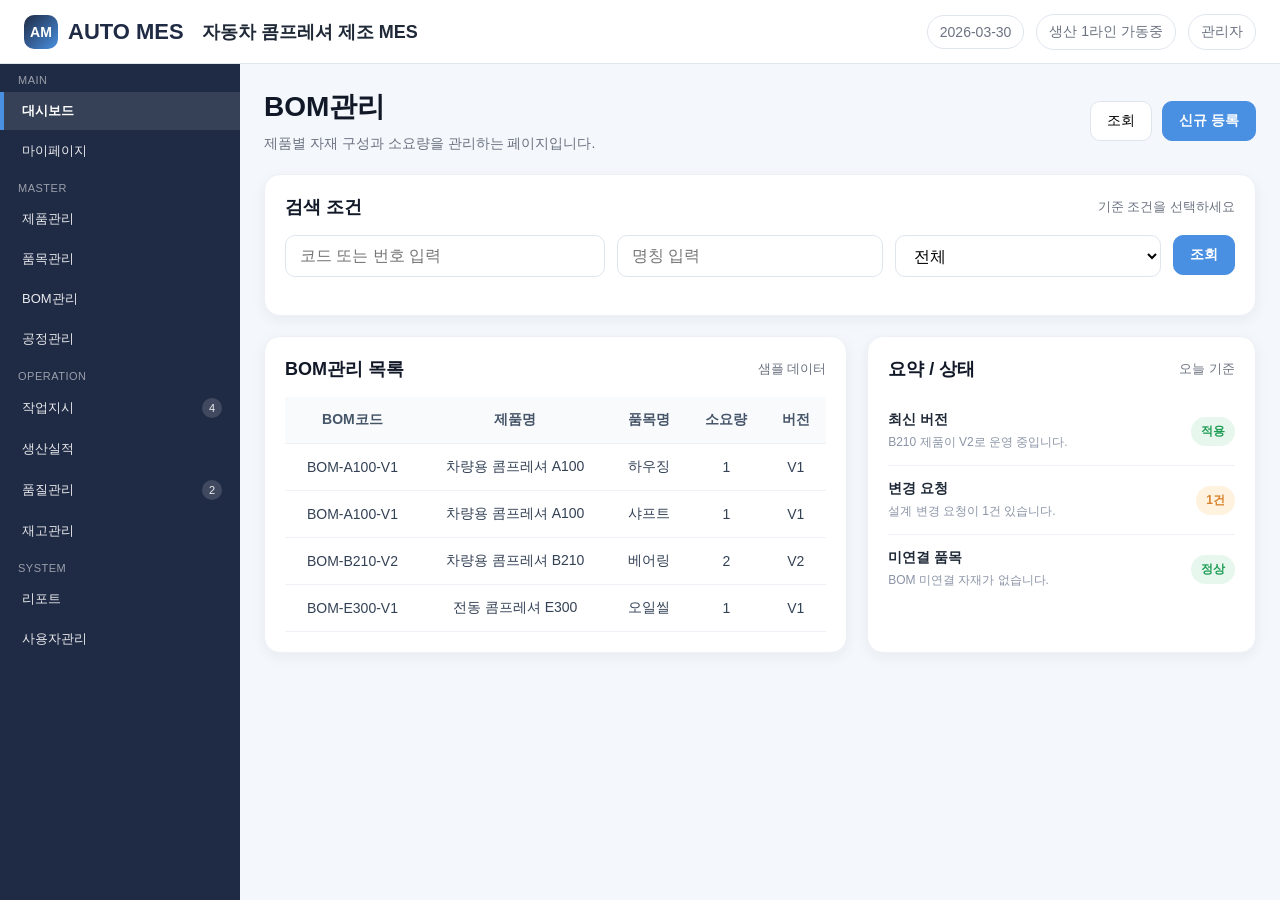
==== workspace_html/html/bom.html @ d5f78509 "기본 html" ====
<!DOCTYPE html>
<html lang="ko">

<head>
    <meta charset="UTF-8" />
    <meta name="viewport" content="width=device-width, initial-scale=1.0" />
    <title>AUTO MES | BOM관리</title>
    <script src="../js/common.js" defer></script>
    <link rel="stylesheet" href="../css/common.css" />
    <link rel="stylesheet" href="../css/page.css" />
</head>

<body>
    <header class="header">
        <div class="header-left"><a href="./index.html" class="logo"><span class="logo-mark">AM</span><span>AUTO
                    MES</span></a>
            <div class="header-title">자동차 콤프레셔 제조 MES</div>
        </div>
        <div class="header-right">
            <div class="header-chip">2026-03-30</div>
            <div class="header-chip">생산 1라인 가동중</div>
            <div class="header-chip">관리자</div>
        </div>
        <button type="button" class="menu-toggle" id="menuToggle">☰</button>
    </header>
    <div class="layout">
        <aside class="snb" id="snb">
            <div class="snb-section">
                <div class="snb-title">MAIN</div>
                <ul class="snb-menu">
                    <li class="active"><a href="./index.html">대시보드</a></li>
                    <li><a href="./mypage.html">마이페이지</a></li>
                </ul>
            </div>

            <div class="snb-section">
                <div class="snb-title">MASTER</div>
                <ul class="snb-menu">
                    <li><a href="./product.html">제품관리</a></li>
                    <li><a href="./item.html">품목관리</a></li>
                    <li><a href="./bom.html">BOM관리</a></li>
                    <li><a href="./process.html">공정관리</a></li>
                </ul>
            </div>

            <div class="snb-section">
                <div class="snb-title">OPERATION</div>
                <ul class="snb-menu">
                    <li><a href="./workorder.html">작업지시 <span class="menu-badge">4</span></a></li>
                    <li><a href="./production.html">생산실적</a></li>
                    <li><a href="./quality.html">품질관리 <span class="menu-badge">2</span></a></li>
                    <li><a href="./stock.html">재고관리</a></li>
                </ul>
            </div>

            <div class="snb-section">
                <div class="snb-title">SYSTEM</div>
                <ul class="snb-menu">
                    <li><a href="./report.html">리포트</a></li>
                    <li><a href="./user.html">사용자관리</a></li>
                </ul>
            </div>
        </aside>

        <div class="snb-overlay" id="snbOverlay"></div>
        <main class="content">
            <div class="page-head">
                <div class="page-head-left">
                    <h1>BOM관리</h1>
                    <p>제품별 자재 구성과 소요량을 관리하는 페이지입니다.</p>
                </div>
                <div class="page-actions"><button class="btn" type="button">조회</button><button class="btn primary"
                        type="button">신규 등록</button></div>
            </div>
            <section class="card" style="margin-bottom:20px">
                <div class="section-title">
                    <h2>검색 조건</h2><span>기준 조건을 선택하세요</span>
                </div>
                <div class="search-row"><input class="input" type="text" placeholder="코드 또는 번호 입력" /><input
                        class="input" type="text" placeholder="명칭 입력" /><select class="select">
                        <option>전체</option>
                        <option>사용</option>
                        <option>미사용</option>
                    </select><button class="btn primary" type="button">조회</button></div>
            </section>
            <section class="panel-grid">
                <div class="card">
                    <div class="section-title">
                        <h2>BOM관리 목록</h2><span>샘플 데이터</span>
                    </div>
                    <div class="table-wrap">
                        <table>
                            <thead>
                                <tr>
                                    <th>BOM코드</th>
                                    <th>제품명</th>
                                    <th>품목명</th>
                                    <th>소요량</th>
                                    <th>버전</th>
                                </tr>
                            </thead>
                            <tbody>
                                <tr>
                                    <td>BOM-A100-V1</td>
                                    <td>차량용 콤프레셔 A100</td>
                                    <td>하우징</td>
                                    <td>1</td>
                                    <td>V1</td>
                                </tr>
                                <tr>
                                    <td>BOM-A100-V1</td>
                                    <td>차량용 콤프레셔 A100</td>
                                    <td>샤프트</td>
                                    <td>1</td>
                                    <td>V1</td>
                                </tr>
                                <tr>
                                    <td>BOM-B210-V2</td>
                                    <td>차량용 콤프레셔 B210</td>
                                    <td>베어링</td>
                                    <td>2</td>
                                    <td>V2</td>
                                </tr>
                                <tr>
                                    <td>BOM-E300-V1</td>
                                    <td>전동 콤프레셔 E300</td>
                                    <td>오일씰</td>
                                    <td>1</td>
                                    <td>V1</td>
                                </tr>
                            </tbody>
                        </table>
                    </div>
                </div>
                <div class="card">
                    <div class="section-title">
                        <h2>요약 / 상태</h2><span>오늘 기준</span>
                    </div>
                    <ul class="summary-list">
                        <li>
                            <div><strong>최신 버전</strong>
                                <p>B210 제품이 V2로 운영 중입니다.</p>
                            </div><span class="badge ok">적용</span>
                        </li>
                        <li>
                            <div><strong>변경 요청</strong>
                                <p>설계 변경 요청이 1건 있습니다.</p>
                            </div><span class="badge warn">1건</span>
                        </li>
                        <li>
                            <div><strong>미연결 품목</strong>
                                <p>BOM 미연결 자재가 없습니다.</p>
                            </div><span class="badge ok">정상</span>
                        </li>
                    </ul>
                </div>
            </section>
        </main>
    </div>
</body>

</html>
---- workspace_html/css/common.css ----
* {
  margin: 0;
  padding: 0;
  box-sizing: border-box;
}

:root {
  --header-h: 64px;
  --snb-w: 240px;
  --primary: #1f2a44;
  --primary-2: #2d3b5f;
  --point: #4a90e2;
  --bg: #f4f7fb;
  --card: #ffffff;
  --line: #dfe5ee;
  --text: #1f2937;
  --sub: #6b7280;
  --green: #1f9d55;
  --orange: #d9822b;
  --red: #d64545;
  --shadow: 0 4px 14px rgba(31, 42, 68, 0.06);
  --radius: 16px;
}

html,
body {
  height: 100%;
}

body {
  font-family: "Malgun Gothic", "맑은 고딕", sans-serif;
  background: var(--bg);
  color: var(--text);
  overflow: hidden;
}

a {
  text-decoration: none;
  color: inherit;
}

ul,
li {
  list-style: none;
}

button,
input,
select,
textarea {
  font: inherit;
}

button {
  cursor: pointer;
  border: 0;
  background: none;
}

table {
  width: 100%;
  border-collapse: collapse;
}

th,
td {
  padding: 14px 12px;
  border-bottom: 1px solid #eef2f7;
  text-align: center;
  font-size: 14px;
  white-space: nowrap;
}

th {
  background: #f8fafc;
  color: #475569;
  font-weight: 700;
}

td {
  color: #334155;
}

/* ===== Header ===== */
.header {
  position: fixed;
  top: 0;
  left: 0;
  right: 0;
  height: var(--header-h);
  background: #fff;
  border-bottom: 1px solid var(--line);
  display: flex;
  align-items: center;
  justify-content: space-between;
  padding: 0 24px;
  z-index: 1000;
}

.header-left {
  display: flex;
  align-items: center;
  gap: 18px;
  min-width: 0;
}

.logo {
  display: flex;
  align-items: center;
  gap: 10px;
  font-size: 22px;
  font-weight: 700;
  color: var(--primary);
  white-space: nowrap;
  flex-shrink: 0;
}

.logo-mark {
  width: 34px;
  height: 34px;
  border-radius: 10px;
  background: linear-gradient(135deg, var(--primary), var(--point));
  display: flex;
  align-items: center;
  justify-content: center;
  color: #fff;
  font-size: 14px;
  font-weight: 700;
}

.header-title {
  font-size: 18px;
  font-weight: 700;
  color: #1f2937;
  white-space: nowrap;
  overflow: hidden;
  text-overflow: ellipsis;
}

.header-right {
  display: flex;
  align-items: center;
  gap: 12px;
  color: var(--sub);
  font-size: 14px;
  flex-wrap: wrap;
  justify-content: flex-end;
}

.header-chip {
  padding: 8px 12px;
  border: 1px solid var(--line);
  border-radius: 999px;
  background: #fff;
  white-space: nowrap;
}

/* ===== Layout ===== */
.layout {
  display: flex;
  min-height: 100vh;
  padding-top: var(--header-h);
}

.snb {
  position: fixed;
  top: var(--header-h);
  left: 0;
  width: var(--snb-w);
  height: calc(100vh - var(--header-h));
  background: var(--primary);
  color: #fff;
  overflow: hidden;
  padding: 10px 0;
}

.content {
  flex: 1;
  margin-left: var(--snb-w);
  height: calc(100vh - var(--header-h));
  overflow-y: auto;
  padding: 24px;
  min-width: 0;
}

/* ===== Hamburger ===== */
.menu-toggle {
  display: none;
  width: 40px;
  height: 40px;
  border: 1px solid var(--line);
  border-radius: 10px;
  background: #fff;
  color: var(--primary);
  font-size: 22px;
  font-weight: 700;
  flex-shrink: 0;
  align-items: center;
  justify-content: center;
}

.snb-overlay {
  display: none;
}

/* ===== SNB ===== */
.snb-section {
  margin-bottom: 12px;
}

.snb-title {
  font-size: 11px;
  color: rgba(255, 255, 255, 0.55);
  padding: 0 18px;
  margin-bottom: 6px;
  letter-spacing: 0.5px;
}

.snb-menu {
  display: grid;
  gap: 2px;
}

.snb-menu li a {
  display: flex;
  align-items: center;
  justify-content: space-between;
  gap: 10px;
  padding: 10px 18px;
  font-size: 13px;
  color: rgba(255, 255, 255, 0.9);
  border-left: 4px solid transparent;
  transition: 0.2s;
}

.snb-menu li a:hover {
  background: rgba(255, 255, 255, 0.08);
}

.snb-menu li.active a {
  background: rgba(255, 255, 255, 0.1);
  border-left-color: var(--point);
  color: #fff;
  font-weight: 700;
}

.menu-badge {
  min-width: 20px;
  height: 20px;
  padding: 0 6px;
  border-radius: 999px;
  background: rgba(255, 255, 255, 0.15);
  display: inline-flex;
  align-items: center;
  justify-content: center;
  font-size: 11px;
  flex-shrink: 0;
}

/* ===== Page ===== */
.page-head {
  display: flex;
  align-items: center;
  justify-content: space-between;
  margin-bottom: 20px;
  gap: 16px;
  flex-wrap: wrap;
}

.page-head-left h1 {
  font-size: 28px;
  margin-bottom: 6px;
  color: #111827;
}

.page-head-left p {
  font-size: 14px;
  color: var(--sub);
  line-height: 1.6;
}

.page-actions {
  display: flex;
  gap: 10px;
  flex-wrap: wrap;
}

/* ===== Button ===== */
.btn {
  height: 40px;
  padding: 0 16px;
  border: 1px solid var(--line);
  border-radius: 10px;
  background: #fff;
  font-size: 14px;
  white-space: nowrap;
}

.btn.primary {
  background: var(--point);
  border-color: var(--point);
  color: #fff;
  font-weight: 700;
}

/* ===== Card ===== */
.card {
  background: var(--card);
  border: 1px solid #edf1f6;
  border-radius: var(--radius);
  padding: 20px;
  box-shadow: var(--shadow);
  min-width: 0;
}

.card-label {
  font-size: 13px;
  color: var(--sub);
  margin-bottom: 10px;
}

.card-value {
  font-size: 30px;
  font-weight: 800;
  color: var(--primary);
  margin-bottom: 8px;
}

.card-meta {
  font-size: 13px;
  color: #8a94a6;
  line-height: 1.5;
}

.section-title {
  display: flex;
  justify-content: space-between;
  align-items: center;
  margin-bottom: 16px;
  gap: 12px;
  flex-wrap: wrap;
}

.section-title h2 {
  font-size: 18px;
  color: #111827;
}

.section-title span {
  font-size: 13px;
  color: var(--sub);
}

/* ===== Grid ===== */
.top-cards {
  display: grid;
  grid-template-columns: repeat(4, minmax(0, 1fr));
  gap: 16px;
  margin-bottom: 20px;
}

.grid-2 {
  display: grid;
  grid-template-columns: minmax(0, 2fr) minmax(280px, 1fr);
  gap: 20px;
  margin-bottom: 20px;
}

.grid-bottom {
  display: grid;
  grid-template-columns: minmax(0, 1.4fr) minmax(280px, 1fr);
  gap: 20px;
}

/* ===== Chart ===== */
.chart-box {
  height: 300px;
  display: flex;
  align-items: flex-end;
  gap: 14px;
  padding-top: 16px;
  border-top: 1px solid #eef2f7;
  overflow-x: auto;
}

.bar-item {
  flex: 1 0 56px;
  text-align: center;
  min-width: 56px;
}

.bar {
  width: 100%;
  border-radius: 10px 10px 0 0;
  background: linear-gradient(to top, var(--point), #8bc0ff);
  margin-bottom: 8px;
  min-height: 20px;
}

.bar-item strong {
  display: block;
  font-size: 12px;
  color: #475569;
  margin-bottom: 6px;
  white-space: nowrap;
}

.bar-item p {
  font-size: 12px;
  color: #64748b;
  white-space: nowrap;
}

/* ===== List ===== */
.status-list li,
.notice-list li,
.summary-list li {
  display: flex;
  align-items: center;
  justify-content: space-between;
  gap: 12px;
  padding: 14px 0;
  border-bottom: 1px solid #eef2f7;
  font-size: 14px;
}

.status-list li:last-child,
.notice-list li:last-child,
.summary-list li:last-child {
  border-bottom: 0;
}

.badge {
  padding: 6px 10px;
  border-radius: 999px;
  font-size: 12px;
  font-weight: 700;
  white-space: nowrap;
}

.ok {
  background: #e7f7ee;
  color: var(--green);
}

.warn {
  background: #fff2df;
  color: var(--orange);
}

.danger {
  background: #ffe5e5;
  color: var(--red);
}

.notice-list li div,
.summary-list li div {
  flex: 1;
  min-width: 0;
}

.notice-list strong,
.summary-list strong {
  display: block;
  margin-bottom: 4px;
  font-size: 14px;
  color: #1f2937;
}

.notice-list p,
.summary-list p {
  font-size: 12px;
  color: #8a94a6;
  line-height: 1.5;
}

/* ===== Progress ===== */
.progress-wrap {
  width: 100%;
  max-width: 120px;
  margin: 0 auto 6px;
  height: 8px;
  background: #e9eef5;
  border-radius: 999px;
  overflow: hidden;
}

.progress-bar {
  height: 100%;
  background: var(--point);
}

/* ===== Form ===== */
.form-grid {
  display: grid;
  grid-template-columns: repeat(2, minmax(0, 1fr));
  gap: 16px;
}

.form-group label {
  display: block;
  font-size: 13px;
  color: #475569;
  margin-bottom: 8px;
  font-weight: 700;
}

.input,
.select,
.textarea {
  width: 100%;
  height: 42px;
  border: 1px solid var(--line);
  border-radius: 10px;
  padding: 0 14px;
  background: #fff;
}

.textarea {
  min-height: 120px;
  height: auto;
  padding: 14px;
  resize: vertical;
}

.search-row {
  display: grid;
  grid-template-columns: minmax(0, 1.2fr) minmax(0, 1fr) minmax(0, 1fr) auto;
  gap: 12px;
  margin-bottom: 18px;
}

.table-wrap {
  overflow: auto;
  -webkit-overflow-scrolling: touch;
}

/* ===== Utility Grid ===== */
.kpi-grid {
  display: grid;
  grid-template-columns: repeat(3, minmax(0, 1fr));
  gap: 16px;
  margin-bottom: 20px;
}

.two-col {
  display: grid;
  grid-template-columns: repeat(2, minmax(0, 1fr));
  gap: 20px;
}

.three-col {
  display: grid;
  grid-template-columns: repeat(3, minmax(0, 1fr));
  gap: 20px;
}

.helper {
  font-size: 12px;
  color: var(--sub);
}

.empty-state {
  padding: 40px 20px;
  text-align: center;
  color: var(--sub);
}

/* ===== Auth ===== */
.auth-body {
  min-height: 100vh;
  background: linear-gradient(135deg, #eef4ff 0%, #f4f7fb 50%, #edf6ff 100%);
  display: flex;
  align-items: center;
  justify-content: center;
  padding: 40px 20px;
  overflow: auto;
}

.auth-wrap {
  width: 100%;
  max-width: 1100px;
  display: grid;
  grid-template-columns: 1.1fr 520px;
  gap: 28px;
  align-items: stretch;
}

.auth-visual {
  background: linear-gradient(135deg, var(--primary), var(--point));
  border-radius: 26px;
  color: #fff;
  padding: 40px;
  box-shadow: var(--shadow);
  display: flex;
  flex-direction: column;
  justify-content: space-between;
  min-height: 620px;
}

.auth-visual h1 {
  font-size: 42px;
  line-height: 1.25;
  margin-bottom: 16px;
}

.auth-visual p {
  font-size: 16px;
  line-height: 1.7;
  color: rgba(255, 255, 255, 0.88);
}

.auth-bullets {
  display: grid;
  gap: 14px;
  margin-top: 24px;
}

.auth-bullets li {
  padding: 14px 16px;
  background: rgba(255, 255, 255, 0.12);
  border: 1px solid rgba(255, 255, 255, 0.18);
  border-radius: 16px;
}

.auth-card {
  background: #fff;
  border-radius: 26px;
  padding: 34px;
  box-shadow: var(--shadow);
  border: 1px solid #edf1f6;
}

.auth-title {
  margin-bottom: 24px;
}

.auth-title h2 {
  font-size: 28px;
  margin-bottom: 8px;
}

.auth-title p {
  font-size: 14px;
  color: var(--sub);
}

.auth-form {
  display: grid;
  gap: 16px;
}

.auth-row {
  display: grid;
  gap: 8px;
}

.auth-row label {
  font-size: 13px;
  font-weight: 700;
  color: #475569;
}

.auth-input {
  width: 100%;
  height: 48px;
  border: 1px solid var(--line);
  border-radius: 12px;
  padding: 0 14px;
}

.auth-links {
  display: flex;
  justify-content: space-between;
  gap: 12px;
  flex-wrap: wrap;
  font-size: 13px;
  color: var(--sub);
}

.auth-btn {
  width: 100%;
  height: 50px;
  border-radius: 12px;
  background: var(--point);
  color: #fff;
  font-weight: 700;
  font-size: 15px;
}

.auth-subbtn {
  width: 100%;
  height: 50px;
  border-radius: 12px;
  border: 1px solid var(--line);
  background: #fff;
  font-weight: 700;
  font-size: 15px;
}

.auth-bottom {
  text-align: center;
  font-size: 14px;
  color: var(--sub);
}

.auth-bottom a {
  color: var(--point);
  font-weight: 700;
}

.checkbox-row {
  display: flex;
  align-items: center;
  gap: 8px;
  font-size: 13px;
  color: #475569;
}

/* ===== Responsive ===== */
@media (max-width: 1200px) {
  .top-cards {
    grid-template-columns: repeat(2, minmax(0, 1fr));
  }

  .grid-2,
  .grid-bottom,
  .two-col,
  .three-col,
  .kpi-grid,
  .panel-grid,
  .info-grid,
  .metric-small {
    grid-template-columns: 1fr !important;
  }

  .form-grid {
    grid-template-columns: 1fr;
  }
}

@media (max-width: 1024px) {
  body {
    overflow: auto;
  }

  .menu-toggle {
    display: inline-flex;
    align-items: center;
    justify-content: center;
  }

  .layout {
    display: block;
    padding-top: var(--header-h);
  }

  .snb {
    position: fixed;
    top: var(--header-h);
    left: -260px;
    width: 240px;
    height: calc(100vh - var(--header-h));
    padding: 10px 0;
    overflow: hidden;
    z-index: 1100;
    transition: left 0.3s ease;
  }

  .snb.open {
    left: 0;
  }

  .snb-overlay {
    display: block;
    position: fixed;
    top: var(--header-h);
    left: 0;
    width: 100%;
    height: calc(100vh - var(--header-h));
    background: rgba(0, 0, 0, 0.35);
    opacity: 0;
    visibility: hidden;
    transition: 0.3s ease;
    z-index: 1050;
  }

  .snb-overlay.show {
    opacity: 1;
    visibility: visible;
  }

  .content {
    margin-left: 0;
    height: calc(100vh - var(--header-h));
    overflow-y: auto;
    padding: 20px 16px;
  }

  .top-cards {
    grid-template-columns: repeat(2, minmax(0, 1fr));
  }

  .grid-2,
  .grid-bottom,
  .two-col,
  .three-col,
  .kpi-grid,
  .panel-grid,
  .info-grid,
  .metric-small {
    grid-template-columns: 1fr !important;
  }

  .search-row {
    grid-template-columns: 1fr 1fr;
  }

  .search-row .btn,
  .search-row button {
    grid-column: span 2;
  }

  .auth-wrap {
    grid-template-columns: 1fr;
    max-width: 720px;
  }

  .auth-visual {
    min-height: auto;
  }
}

@media (max-width: 768px) {
  .header {
    padding: 0 16px;
  }

  .header-title,
  .header-right {
    display: none;
  }

  .content {
    padding: 16px;
  }

  .top-cards {
    grid-template-columns: 1fr;
  }

  .page-head {
    align-items: flex-start;
  }

  .page-actions {
    width: 100%;
  }

  .page-actions .btn {
    flex: 1;
  }

  .search-row {
    grid-template-columns: 1fr;
  }

  .search-row .btn,
  .search-row button {
    grid-column: auto;
    width: 100%;
  }

  .auth-wrap {
    gap: 18px;
  }

  .auth-card,
  .auth-visual {
    padding: 24px;
    border-radius: 20px;
  }

  .auth-visual h1 {
    font-size: 30px;
  }

  .auth-title h2 {
    font-size: 24px;
  }
}

@media (max-width: 480px) {
  .btn {
    height: 38px;
    padding: 0 12px;
    font-size: 13px;
  }

  .page-head-left h1 {
    font-size: 22px;
  }

  .page-head-left p {
    font-size: 13px;
  }

  .card-label,
  .card-meta,
  .section-title span {
    font-size: 12px;
  }

  .card-value {
    font-size: 22px;
  }

  .auth-input,
  .auth-btn,
  .auth-subbtn {
    height: 46px;
  }
}
---- workspace_html/css/page.css ----
.metric-small {
    display: grid;
    grid-template-columns: repeat(4, 1fr);
    gap: 16px;
    margin-bottom: 20px
}

.hero-banner {
    background: linear-gradient(135deg, #20314f, #4a90e2);
    color: #fff;
    border-radius: 20px;
    padding: 24px 26px;
    margin-bottom: 20px;
    display: flex;
    justify-content: space-between;
    align-items: center;
    gap: 16px;
    flex-wrap: wrap
}

.hero-banner h2 {
    font-size: 26px;
    margin-bottom: 8px
}

.hero-banner p {
    color: rgba(255, 255, 255, .88)
}

.pill-row {
    display: flex;
    gap: 10px;
    flex-wrap: wrap
}

.pill {
    padding: 8px 12px;
    border-radius: 999px;
    background: rgba(255, 255, 255, .12);
    border: 1px solid rgba(255, 255, 255, .18);
    font-size: 13px
}

.link-list {
    display: grid;
    gap: 10px
}

.link-item {
    display: flex;
    align-items: center;
    justify-content: space-between;
    padding: 14px 16px;
    border: 1px solid #eef2f7;
    border-radius: 14px;
    background: #fff
}

.panel-grid {
    display: grid;
    grid-template-columns: 1.2fr .8fr;
    gap: 20px
}

.calendar-box {
    padding: 14px;
    border: 1px solid #eef2f7;
    border-radius: 14px;
    background: #fbfdff
}

.calendar-grid {
    display: grid;
    grid-template-columns: repeat(7, 1fr);
    gap: 8px;
    margin-top: 12px
}

.calendar-grid div {
    padding: 12px 0;
    text-align: center;
    border-radius: 10px;
    background: #fff;
    border: 1px solid #eef2f7;
    font-size: 13px
}

.calendar-grid .today {
    background: #eaf3ff;
    border-color: #cfe0ff;
    font-weight: 700;
    color: #2459a8
}

.info-grid {
    display: grid;
    grid-template-columns: repeat(2, 1fr);
    gap: 16px
}

@media (max-width:1200px) {

    .metric-small,
    .panel-grid,
    .info-grid {
        grid-template-columns: 1fr
    }
}
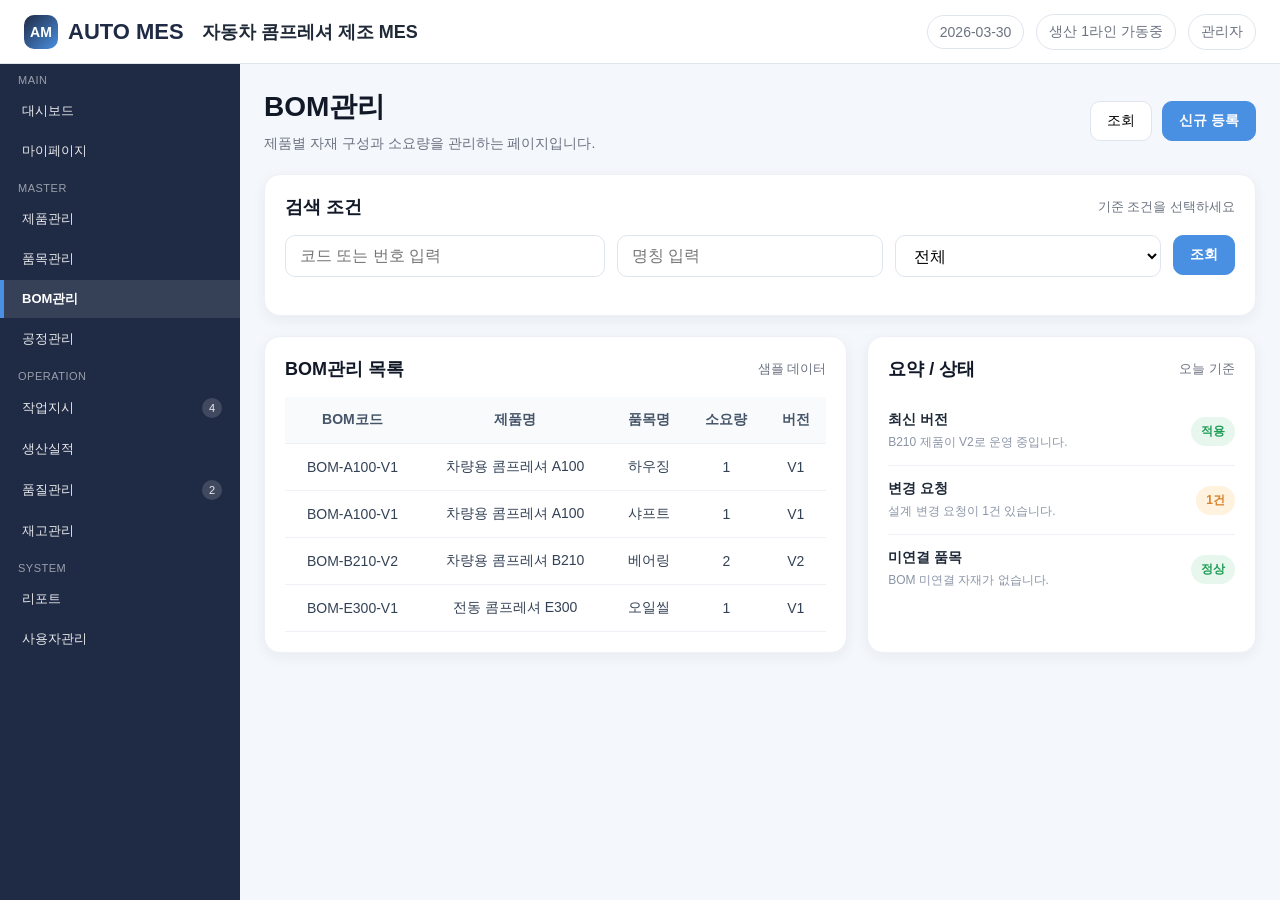
==== commit ce82fc05: "html 변경점" ====
--- a/workspace_html/html/bom.html
+++ b/workspace_html/html/bom.html
@@ -28,7 +28,7 @@
             <div class="snb-section">
                 <div class="snb-title">MAIN</div>
                 <ul class="snb-menu">
-                    <li class="active"><a href="./index.html">대시보드</a></li>
+                    <li><a href="./index.html">대시보드</a></li>
                     <li><a href="./mypage.html">마이페이지</a></li>
                 </ul>
             </div>
@@ -38,7 +38,7 @@
                 <ul class="snb-menu">
                     <li><a href="./product.html">제품관리</a></li>
                     <li><a href="./item.html">품목관리</a></li>
-                    <li><a href="./bom.html">BOM관리</a></li>
+                    <li class="active"><a href="./bom.html">BOM관리</a></li>
                     <li><a href="./process.html">공정관리</a></li>
                 </ul>
             </div>
